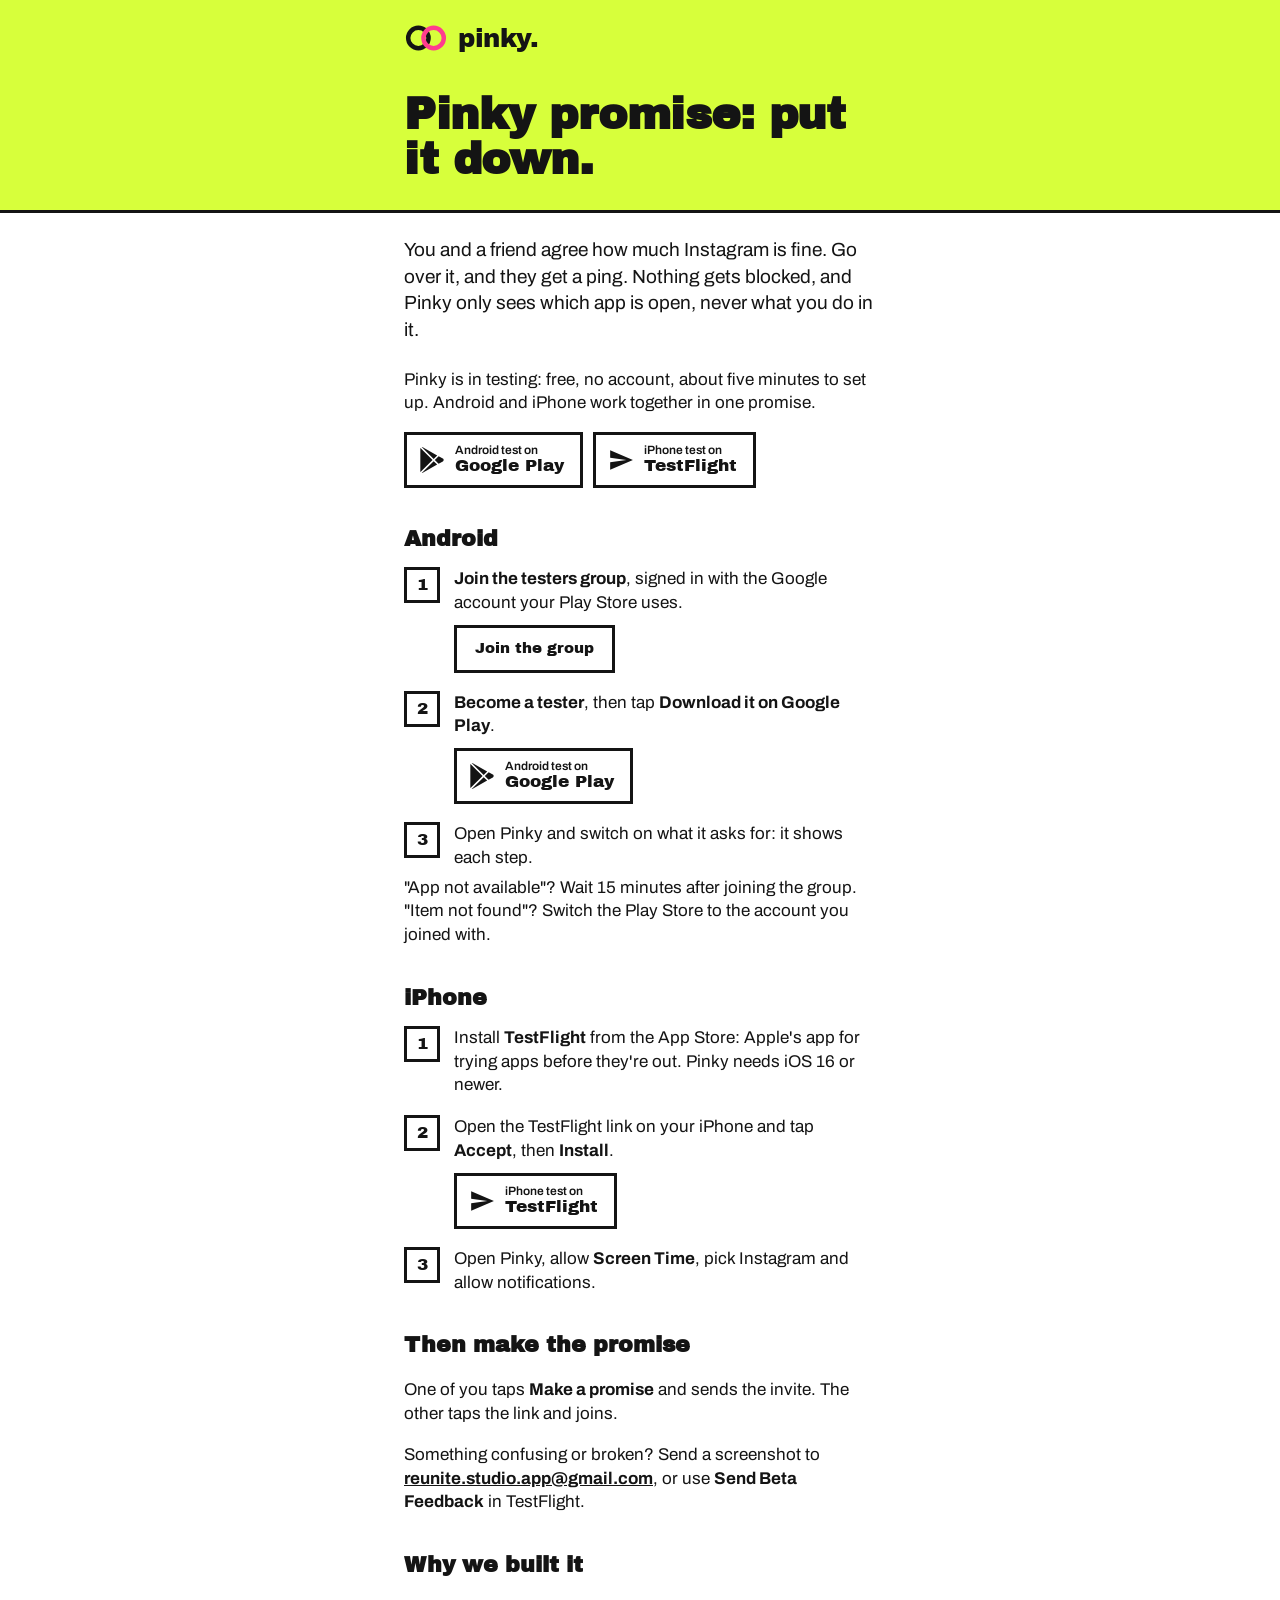
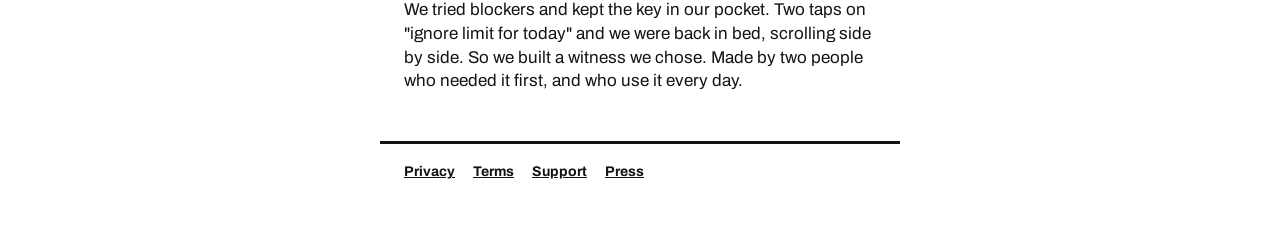
==== index.html @ cccae569 "Invite pages" ====
<!doctype html>
<html lang="en">
<head>
<meta charset="utf-8">
<meta name="viewport" content="width=device-width, initial-scale=1">
<title>Pinky: put it down</title>
<meta name="description" content="Pinky promise: put it down. Two of you agree how much Instagram is fine; go over it and the other one knows.">
<meta property="og:title" content="Pinky promise: put it down.">
<meta property="og:description" content="Two of you agree how much Instagram is fine. Go over it, and the other one knows.">
<meta property="og:image" content="https://pinkypromise.social/og.png">
<meta property="og:type" content="website">
<meta name="twitter:card" content="summary_large_image">
<meta name="theme-color" content="#D7FF3B">
<link rel="icon" href="icon.png">
<link rel="stylesheet" href="pinky.css?v=6">
</head>
<body data-stage="test">
<header class="band lime">
  <div class="wrap brand">
    <svg class="rings" viewBox="0 0 34 22" aria-hidden="true"><circle cx="11" cy="11" r="8"/><circle cx="23" cy="11" r="8"/></svg>
    <span class="word">pinky.</span>
  </div>
  <div class="wrap"><h1>Pinky promise: put it down.</h1></div>
</header>
<main class="wrap">
  <p class="lead">You and a friend agree how much Instagram is fine. Go over it, and they get a ping. Nothing gets blocked, and Pinky only sees which app is open, never what you do in it.</p>
  <p>Pinky is in testing: free, no account, about five minutes to set up. Android and iPhone work together in one promise.</p>
  <div class="stores">
    <a class="box store test" href="#android"><svg viewBox="0 0 24 24" aria-hidden="true"><path d="M22.018 13.298l-3.919 2.218-3.515-3.493 3.543-3.521 3.891 2.202a1.49 1.49 0 0 1 0 2.594zM1.337.924a1.486 1.486 0 0 0-.112.568v21.017c0 .217.045.419.124.6l11.155-11.087L1.337.924zm12.207 10.065l3.258-3.238L3.45.195a1.466 1.466 0 0 0-.946-.179l11.04 10.973zm0 2.067l-11 10.933c.298.036.612-.016.906-.183l13.324-7.54-3.23-3.21z"/></svg><span><small>Android test on</small>Google Play</span></a>
    <a class="box store test" href="https://testflight.apple.com/join/GpgY6eTr"><svg viewBox="0 0 24 24" aria-hidden="true"><path d="M2 21l21-9L2 3v7l15 2-15 2z"/></svg><span><small>iPhone test on</small>TestFlight</span></a>
    <a class="badge live" href="https://play.google.com/store/apps/details?id=com.instablock.app"><img src="badges/google-play.png" alt="Get it on Google Play"></a>
    <a class="badge live" href="https://apps.apple.com/app/id6824449904"><img src="badges/app-store.svg" alt="Download on the App Store"></a>
  </div>

  <section id="android">
    <h2>Android</h2>
    <ol class="steps">
      <li><span class="n">1</span><div><b>Join the testers group</b>, signed in with the Google account your Play Store uses.
        <a class="box" href="https://groups.google.com/g/pinky-testers">Join the group</a></div></li>
      <li><span class="n">2</span><div><b>Become a tester</b>, then tap <b>Download it on Google Play</b>.
        <a class="box store test" href="https://play.google.com/apps/testing/com.instablock.app"><svg viewBox="0 0 24 24" aria-hidden="true"><path d="M22.018 13.298l-3.919 2.218-3.515-3.493 3.543-3.521 3.891 2.202a1.49 1.49 0 0 1 0 2.594zM1.337.924a1.486 1.486 0 0 0-.112.568v21.017c0 .217.045.419.124.6l11.155-11.087L1.337.924zm12.207 10.065l3.258-3.238L3.45.195a1.466 1.466 0 0 0-.946-.179l11.04 10.973zm0 2.067l-11 10.933c.298.036.612-.016.906-.183l13.324-7.54-3.23-3.21z"/></svg><span><small>Android test on</small>Google Play</span></a></div></li>
      <li><span class="n">3</span><div>Open Pinky and switch on what it asks for: it shows each step.</div></li>
    </ol>
    <p class="note">"App not available"? Wait 15 minutes after joining the group. "Item not found"? Switch the Play Store to the account you joined with.</p>
  </section>

  <section id="iphone">
    <h2>iPhone</h2>
    <ol class="steps">
      <li><span class="n">1</span><div>Install <b>TestFlight</b> from the App Store: Apple's app for trying apps before they're out. Pinky needs iOS 16 or newer.</div></li>
      <li><span class="n">2</span><div>Open the TestFlight link on your iPhone and tap <b>Accept</b>, then <b>Install</b>.
        <a class="box store test" href="https://testflight.apple.com/join/GpgY6eTr"><svg viewBox="0 0 24 24" aria-hidden="true"><path d="M2 21l21-9L2 3v7l15 2-15 2z"/></svg><span><small>iPhone test on</small>TestFlight</span></a></div></li>
      <li><span class="n">3</span><div>Open Pinky, allow <b>Screen Time</b>, pick Instagram and allow notifications.</div></li>
    </ol>
  </section>

  <h2>Then make the promise</h2>
  <p>One of you taps <b>Make a promise</b> and sends the invite. The other taps the link and joins.</p>
  <p>Something confusing or broken? Send a screenshot to <a href="mailto:reunite.studio.app@gmail.com">reunite.studio.app@gmail.com</a>, or use <b>Send Beta Feedback</b> in TestFlight.</p>
  <h2>Why we built it</h2>
  <p>We tried blockers and kept the key in our pocket. Two taps on "ignore limit for today" and we were back in bed, scrolling side by side. So we built a witness we chose. Made by two people who needed it first, and who use it every day.</p>
</main>
<script>
  // The steps for this phone first.
  if (/iPhone|iPad|iPod/.test(navigator.userAgent)) {
    var a = document.getElementById("android");
    a.parentNode.insertBefore(document.getElementById("iphone"), a);
  }
</script>
<footer class="wrap foot"><nav class="links"><a href="privacy/">Privacy</a><a href="terms/">Terms</a><a href="support/">Support</a><a href="press/">Press</a></nav></footer>
</body>
</html>
---- pinky.css ----
/* Pinky's web pages: the app's palette (core/BrandArgb.kt) and fonts, flat blocks, no shadows. */
@font-face { font-family: "Archivo Black"; src: url("fonts/ArchivoBlack.ttf") format("truetype"); font-display: swap; }
@font-face { font-family: "Archivo"; src: url("fonts/Archivo.ttf") format("truetype"); font-weight: 100 900; font-display: swap; }

:root { --lime: #D7FF3B; --pink: #FF3C8E; --ink: #141414; --bg: #FFFFFF; --muted: #555555; }
* { box-sizing: border-box; }
[hidden] { display: none !important; }
body { margin: 0; background: var(--bg); color: var(--ink); font-family: "Archivo", system-ui, sans-serif; font-size: 17px; line-height: 1.4; }
.wrap { max-width: 520px; margin: 0 auto; padding: 0 24px; }
.band { border-bottom: 3px solid var(--ink); padding: 20px 0 28px; }
.lime { background: var(--lime); }
.pink { background: var(--pink); }
.brand { display: flex; align-items: center; gap: 10px; margin-bottom: 36px; }
.rings { width: 44px; height: 28px; }
.rings circle { fill: none; stroke-width: 3.5; }
.rings circle:first-child { stroke: var(--ink); }
.rings circle:last-child { stroke: var(--pink); }
.word { font-family: "Archivo Black", sans-serif; font-size: 26px; letter-spacing: -0.5px; }
.kicker { margin: 0 0 10px; font-family: "Archivo Black", sans-serif; font-size: 12px; letter-spacing: 1.4px; text-transform: uppercase; }
h1 { margin: 0; font-family: "Archivo Black", sans-serif; font-size: 44px; line-height: 1.02; letter-spacing: -0.5px; }
h2 { margin: 36px 0 12px; font-family: "Archivo Black", sans-serif; font-size: 22px; }
.lead { margin: 24px 0; font-size: 19px; }
.code-box { border: 3px solid var(--ink); background: var(--lime); padding: 14px 16px; margin-bottom: 16px; display: flex; flex-direction: column; gap: 4px; }
.label { font-size: 13px; font-weight: 700; }
.code { font-family: ui-monospace, "SF Mono", Menlo, monospace; font-weight: 700; font-size: 24px; letter-spacing: 1px; }
.pill { display: flex; align-items: center; justify-content: center; height: 60px; border-radius: 999px; background: var(--ink); color: var(--lime); font-family: "Archivo Black", sans-serif; font-size: 19px; text-decoration: none; }
.box { display: inline-flex; align-items: center; justify-content: center; min-height: 48px; padding: 0 18px; border: 3px solid var(--ink); background: var(--bg); color: var(--ink); font-family: "Archivo Black", sans-serif; font-size: 15px; text-decoration: none; cursor: pointer; }
.box.off { border-color: #999; color: #777; cursor: default; }
.steps { list-style: none; margin: 0; padding: 0; display: flex; flex-direction: column; gap: 18px; }
.steps li { display: flex; gap: 14px; align-items: flex-start; }
.steps .n { flex: none; width: 36px; height: 36px; border: 3px solid var(--ink); display: flex; align-items: center; justify-content: center; font-family: "Archivo Black", sans-serif; }
.steps .box { margin-top: 10px; }
.steps li > div > .box { display: flex; width: fit-content; }
.stores { display: flex; flex-wrap: wrap; gap: 10px; }
.note { display: block; margin-top: 6px; font-weight: 700; }
.foot { margin-top: 48px; padding-top: 18px; padding-bottom: 40px; border-top: 3px solid var(--ink); font-size: 14px; color: var(--muted); }
.foot a { color: var(--ink); font-weight: 700; }
a:focus-visible, button:focus-visible { outline: 3px solid var(--pink); outline-offset: 3px; }
main a:not(.box):not(.pill) { color: var(--ink); font-weight: 700; }
#android .note, .steps .note { font-weight: 400; }
.store { gap: 10px; height: auto; min-height: 56px; padding: 8px 16px 8px 12px; text-align: left; }
.store svg { width: 26px; height: 26px; flex: none; fill: currentColor; }
.store span { display: flex; flex-direction: column; line-height: 1.1; font-family: "Archivo Black", sans-serif; font-size: 17px; }
.store small { font-family: "Archivo", sans-serif; font-weight: 600; font-size: 12px; }

/* Document pages (privacy, terms, support, press) and the shared footer. */
.brand .home { display: flex; align-items: center; gap: 10px; color: var(--ink); text-decoration: none; }
.meta { margin: 20px 0 0; font-size: 14px; color: var(--muted); font-weight: 700; }
.doc h3 { margin: 22px 0 6px; font-family: "Archivo Black", sans-serif; font-size: 17px; }
.doc ul { padding-left: 22px; }
.doc li { margin: 6px 0; }
.doc table { border-collapse: collapse; width: 100%; margin: 12px 0; font-size: 15px; }
.doc th, .doc td { border: 2px solid var(--ink); padding: 8px 10px; text-align: left; vertical-align: top; }
.doc th { background: var(--lime); font-family: "Archivo Black", sans-serif; font-weight: 400; }
.doc code { font-family: ui-monospace, "SF Mono", Menlo, monospace; font-size: 14px; }
.kit { display: flex; flex-wrap: wrap; gap: 14px; margin: 14px 0; }
.kit a { display: flex; flex-direction: column; gap: 6px; border: 3px solid var(--ink); padding: 10px; color: var(--ink); text-decoration: none; font-weight: 700; font-size: 13px; background: var(--bg); }
.kit img { display: block; max-width: 100%; height: auto; }
.shots a { width: calc(33.33% - 10px); }
.shots img { width: 100%; }
.links { display: flex; flex-wrap: wrap; gap: 6px 18px; margin-bottom: 10px; }
.foot p { margin: 0; }

/* Store buttons by stage: <body data-stage="test"> shows our own test boxes (closed test, TestFlight);
   "live" shows the official badges (web/pinky/STAGE, rewritten by scripts/deploy-web.sh). */
.badge { display: inline-flex; }
.badge img { display: block; height: 56px; width: auto; }
body[data-stage="test"] .live { display: none !important; }
body[data-stage="live"] .test { display: none !important; }
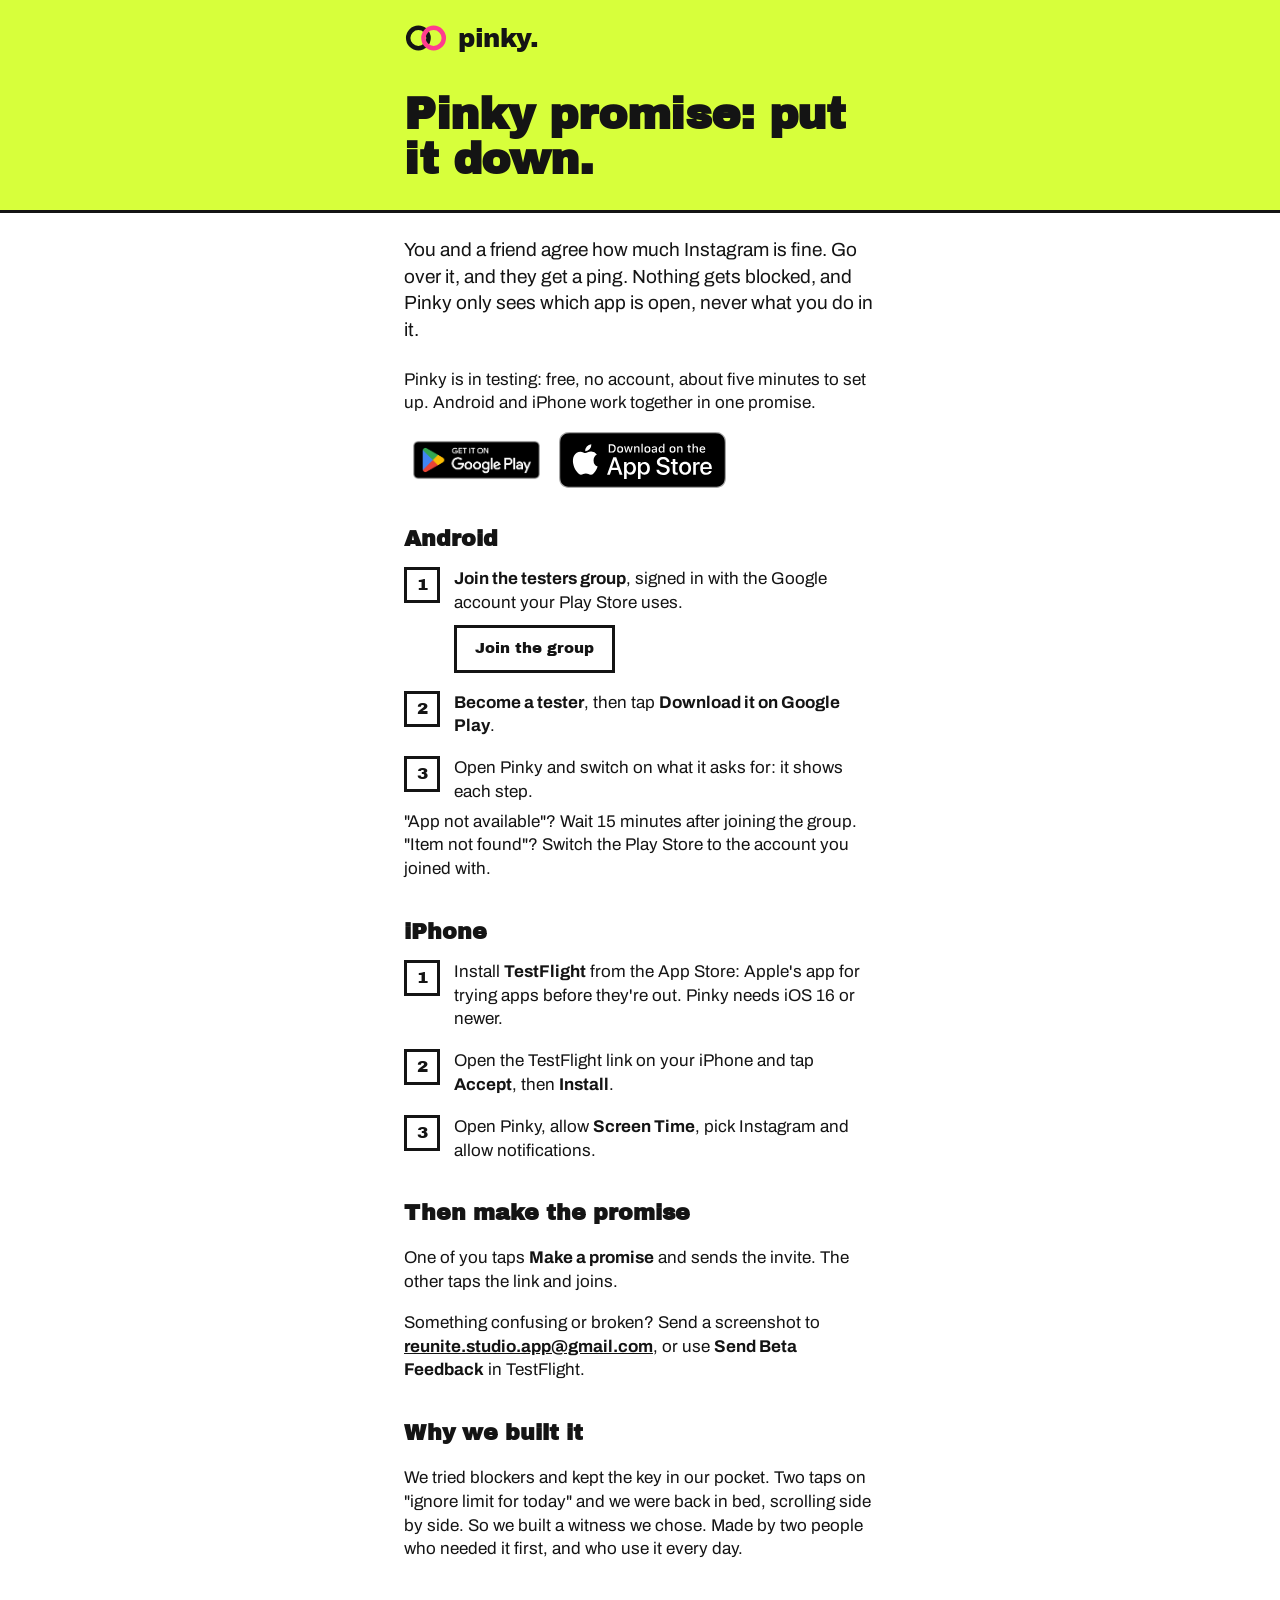
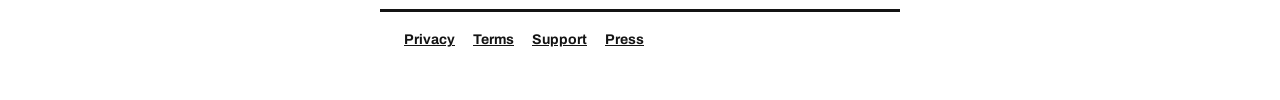
==== commit a5cdd9ed: "Invite pages" ====
--- a/index.html
+++ b/index.html
@@ -14,7 +14,7 @@
 <link rel="icon" href="icon.png">
 <link rel="stylesheet" href="pinky.css?v=6">
 </head>
-<body data-stage="test">
+<body data-stage="live">
 <header class="band lime">
   <div class="wrap brand">
     <svg class="rings" viewBox="0 0 34 22" aria-hidden="true"><circle cx="11" cy="11" r="8"/><circle cx="23" cy="11" r="8"/></svg>
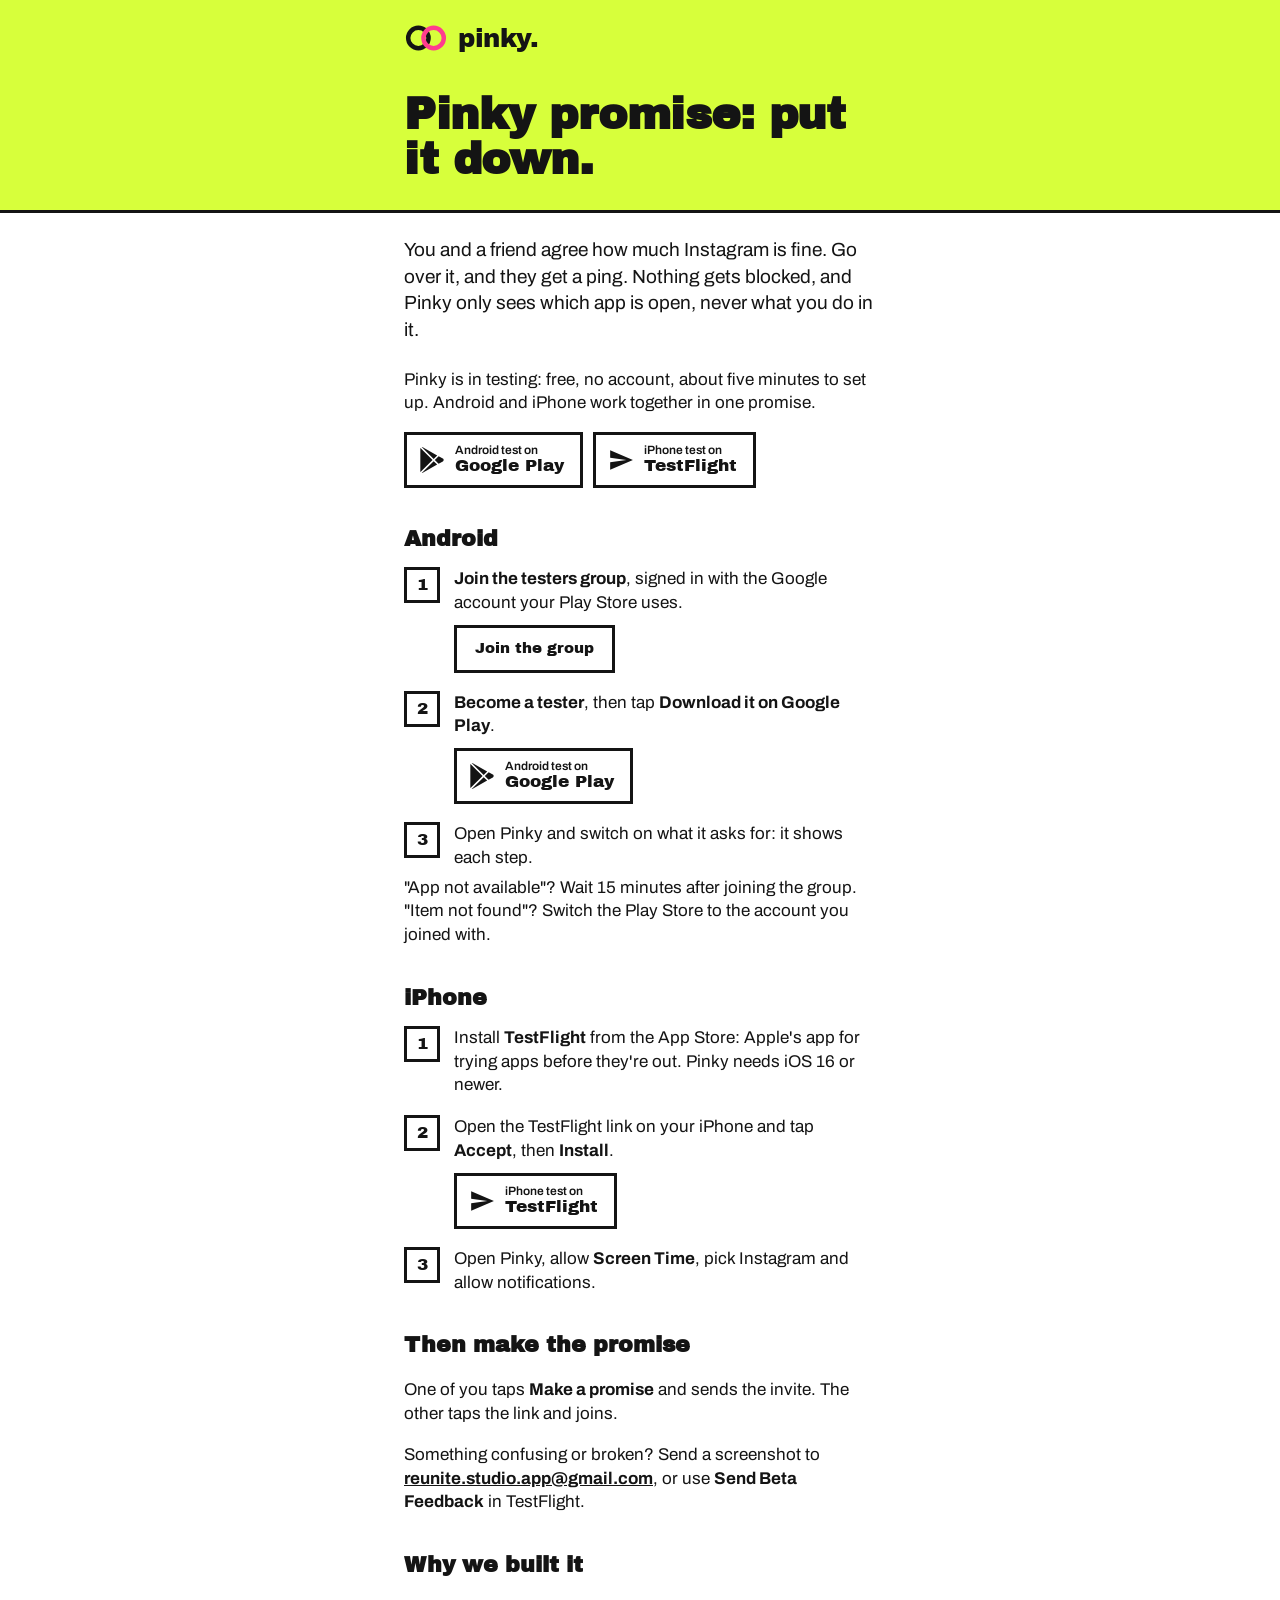
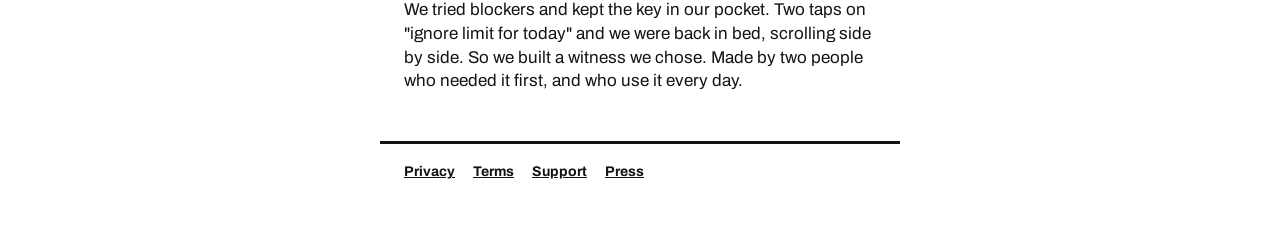
==== commit c1892842: "Invite pages" ====
--- a/index.html
+++ b/index.html
@@ -14,7 +14,7 @@
 <link rel="icon" href="icon.png">
 <link rel="stylesheet" href="pinky.css?v=6">
 </head>
-<body data-stage="live">
+<body data-stage="test">
 <header class="band lime">
   <div class="wrap brand">
     <svg class="rings" viewBox="0 0 34 22" aria-hidden="true"><circle cx="11" cy="11" r="8"/><circle cx="23" cy="11" r="8"/></svg>
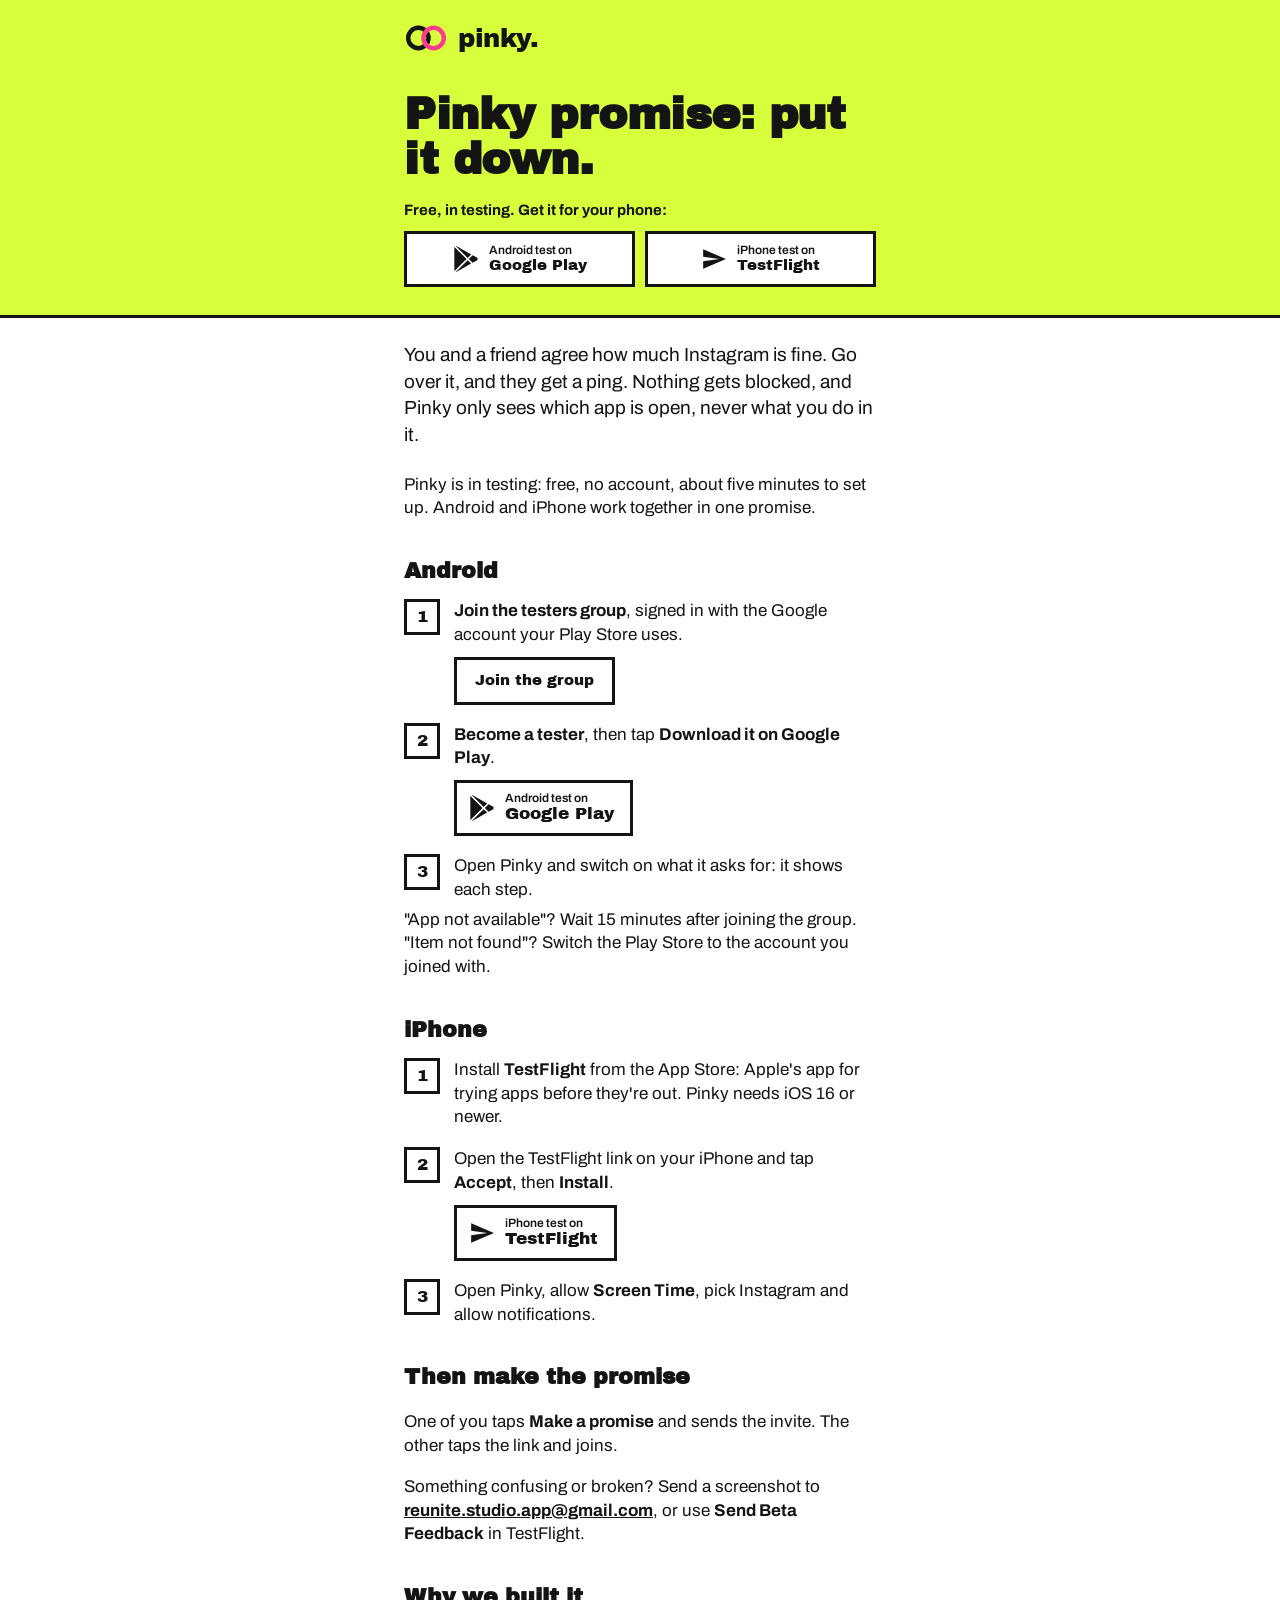
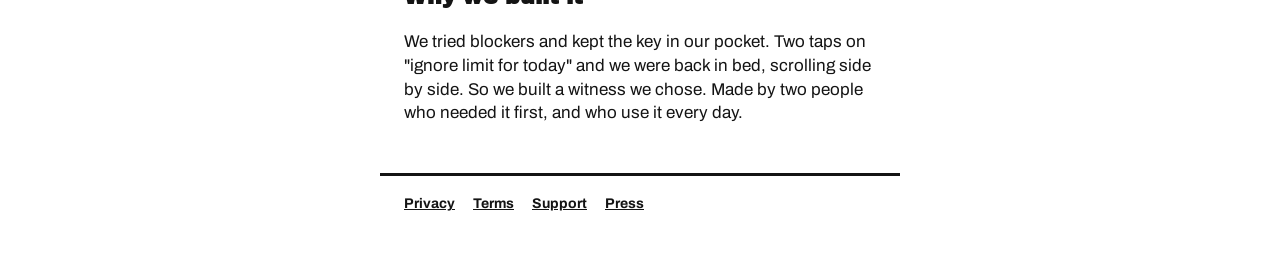
==== commit e4744899: "Invite pages" ====
--- a/index.html
+++ b/index.html
@@ -12,7 +12,7 @@
 <meta name="twitter:card" content="summary_large_image">
 <meta name="theme-color" content="#D7FF3B">
 <link rel="icon" href="icon.png">
-<link rel="stylesheet" href="pinky.css?v=6">
+<link rel="stylesheet" href="pinky.css?v=7">
 </head>
 <body data-stage="test">
 <header class="band lime">
@@ -20,17 +20,20 @@
     <svg class="rings" viewBox="0 0 34 22" aria-hidden="true"><circle cx="11" cy="11" r="8"/><circle cx="23" cy="11" r="8"/></svg>
     <span class="word">pinky.</span>
   </div>
-  <div class="wrap"><h1>Pinky promise: put it down.</h1></div>
-</header>
-<main class="wrap">
-  <p class="lead">You and a friend agree how much Instagram is fine. Go over it, and they get a ping. Nothing gets blocked, and Pinky only sees which app is open, never what you do in it.</p>
-  <p>Pinky is in testing: free, no account, about five minutes to set up. Android and iPhone work together in one promise.</p>
+  <div class="wrap">
+    <h1>Pinky promise: put it down.</h1>
+    <p class="pick">Free, in testing. Get it for your phone:</p>
   <div class="stores">
     <a class="box store test" href="#android"><svg viewBox="0 0 24 24" aria-hidden="true"><path d="M22.018 13.298l-3.919 2.218-3.515-3.493 3.543-3.521 3.891 2.202a1.49 1.49 0 0 1 0 2.594zM1.337.924a1.486 1.486 0 0 0-.112.568v21.017c0 .217.045.419.124.6l11.155-11.087L1.337.924zm12.207 10.065l3.258-3.238L3.45.195a1.466 1.466 0 0 0-.946-.179l11.04 10.973zm0 2.067l-11 10.933c.298.036.612-.016.906-.183l13.324-7.54-3.23-3.21z"/></svg><span><small>Android test on</small>Google Play</span></a>
     <a class="box store test" href="https://testflight.apple.com/join/GpgY6eTr"><svg viewBox="0 0 24 24" aria-hidden="true"><path d="M2 21l21-9L2 3v7l15 2-15 2z"/></svg><span><small>iPhone test on</small>TestFlight</span></a>
     <a class="badge live" href="https://play.google.com/store/apps/details?id=com.instablock.app"><img src="badges/google-play.png" alt="Get it on Google Play"></a>
     <a class="badge live" href="https://apps.apple.com/app/id6824449904"><img src="badges/app-store.svg" alt="Download on the App Store"></a>
   </div>
+  </div>
+</header>
+<main class="wrap">
+  <p class="lead">You and a friend agree how much Instagram is fine. Go over it, and they get a ping. Nothing gets blocked, and Pinky only sees which app is open, never what you do in it.</p>
+  <p>Pinky is in testing: free, no account, about five minutes to set up. Android and iPhone work together in one promise.</p>
 
   <section id="android">
     <h2>Android</h2>
--- a/pinky.css
+++ b/pinky.css
@@ -32,6 +32,12 @@
 .steps .box { margin-top: 10px; }
 .steps li > div > .box { display: flex; width: fit-content; }
 .stores { display: flex; flex-wrap: wrap; gap: 10px; }
+/* The landing page: both stores in the top band, one row on a phone (user 2026-11-01: see at once where to go for each platform). */
+.band .pick { margin: 18px 0 10px; font-weight: 700; font-size: 15px; }
+.band .stores .store { flex: 1 1 0; min-width: 0; padding: 8px 10px 8px 10px; }
+.band .stores .store span { font-size: 15px; }
+.band .stores .badge { flex: 1 1 0; min-width: 0; }
+.band .stores .badge img { height: auto; width: 100%; max-width: 168px; }
 .note { display: block; margin-top: 6px; font-weight: 700; }
 .foot { margin-top: 48px; padding-top: 18px; padding-bottom: 40px; border-top: 3px solid var(--ink); font-size: 14px; color: var(--muted); }
 .foot a { color: var(--ink); font-weight: 700; }
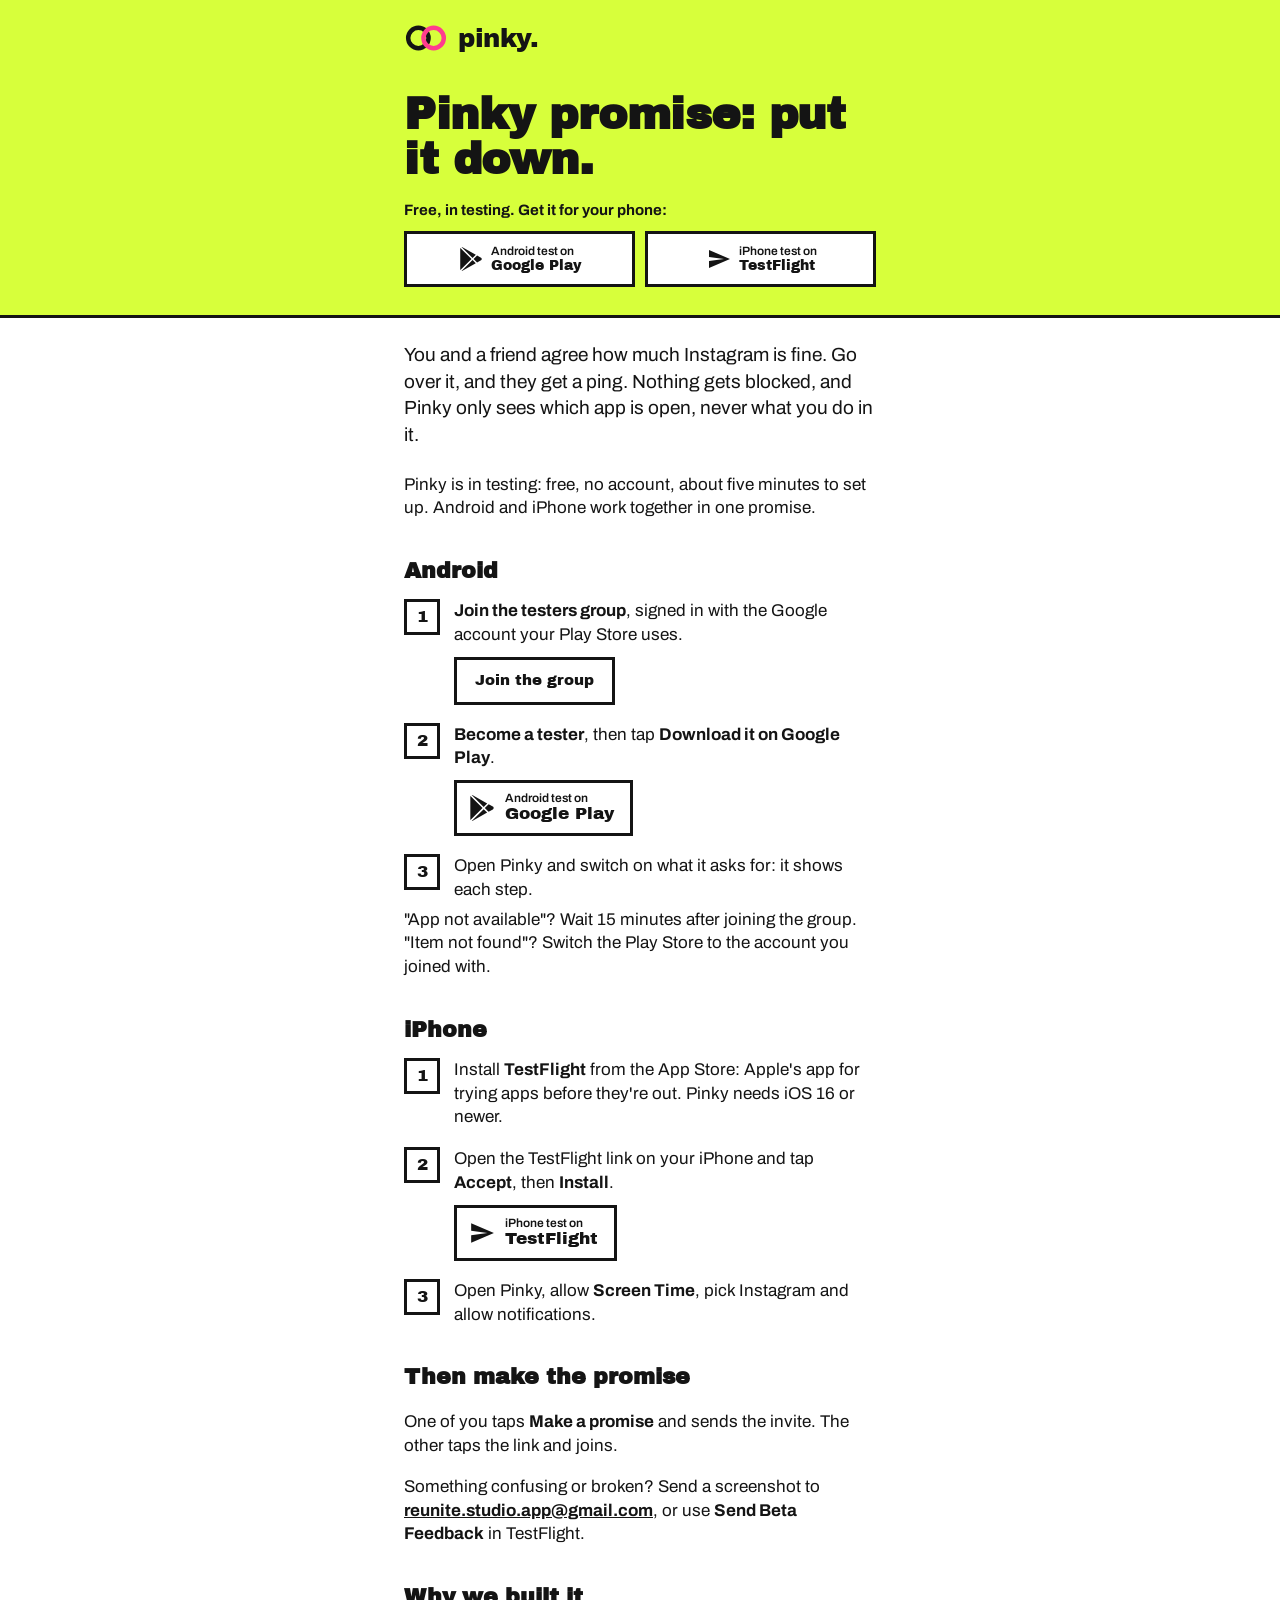
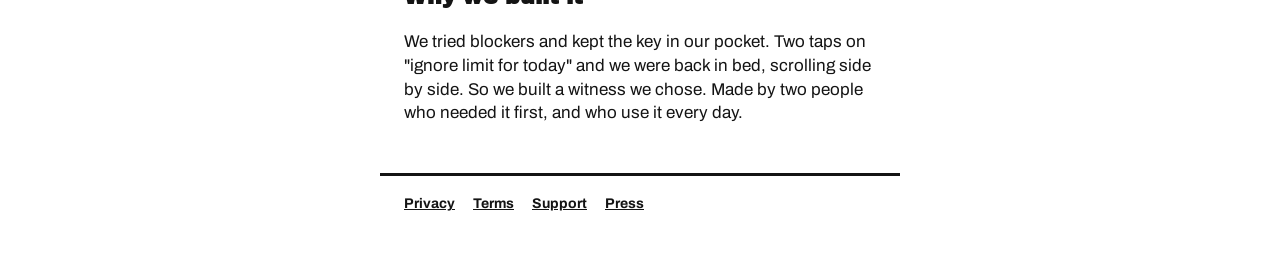
==== commit a8a411b7: "Invite pages" ====
--- a/index.html
+++ b/index.html
@@ -12,7 +12,7 @@
 <meta name="twitter:card" content="summary_large_image">
 <meta name="theme-color" content="#D7FF3B">
 <link rel="icon" href="icon.png">
-<link rel="stylesheet" href="pinky.css?v=7">
+<link rel="stylesheet" href="pinky.css?v=8">
 </head>
 <body data-stage="test">
 <header class="band lime">
--- a/pinky.css
+++ b/pinky.css
@@ -34,8 +34,9 @@
 .stores { display: flex; flex-wrap: wrap; gap: 10px; }
 /* The landing page: both stores in the top band, one row on a phone (user 2026-11-01: see at once where to go for each platform). */
 .band .pick { margin: 18px 0 10px; font-weight: 700; font-size: 15px; }
-.band .stores .store { flex: 1 1 0; min-width: 0; padding: 8px 10px 8px 10px; }
-.band .stores .store span { font-size: 15px; }
+.band .stores .store { flex: 1 1 0; min-width: 0; gap: 8px; padding: 8px 6px 8px 8px; }
+.band .stores .store span { font-size: 14px; }
+.band .stores .store svg { width: 24px; height: 24px; }
 .band .stores .badge { flex: 1 1 0; min-width: 0; }
 .band .stores .badge img { height: auto; width: 100%; max-width: 168px; }
 .note { display: block; margin-top: 6px; font-weight: 700; }
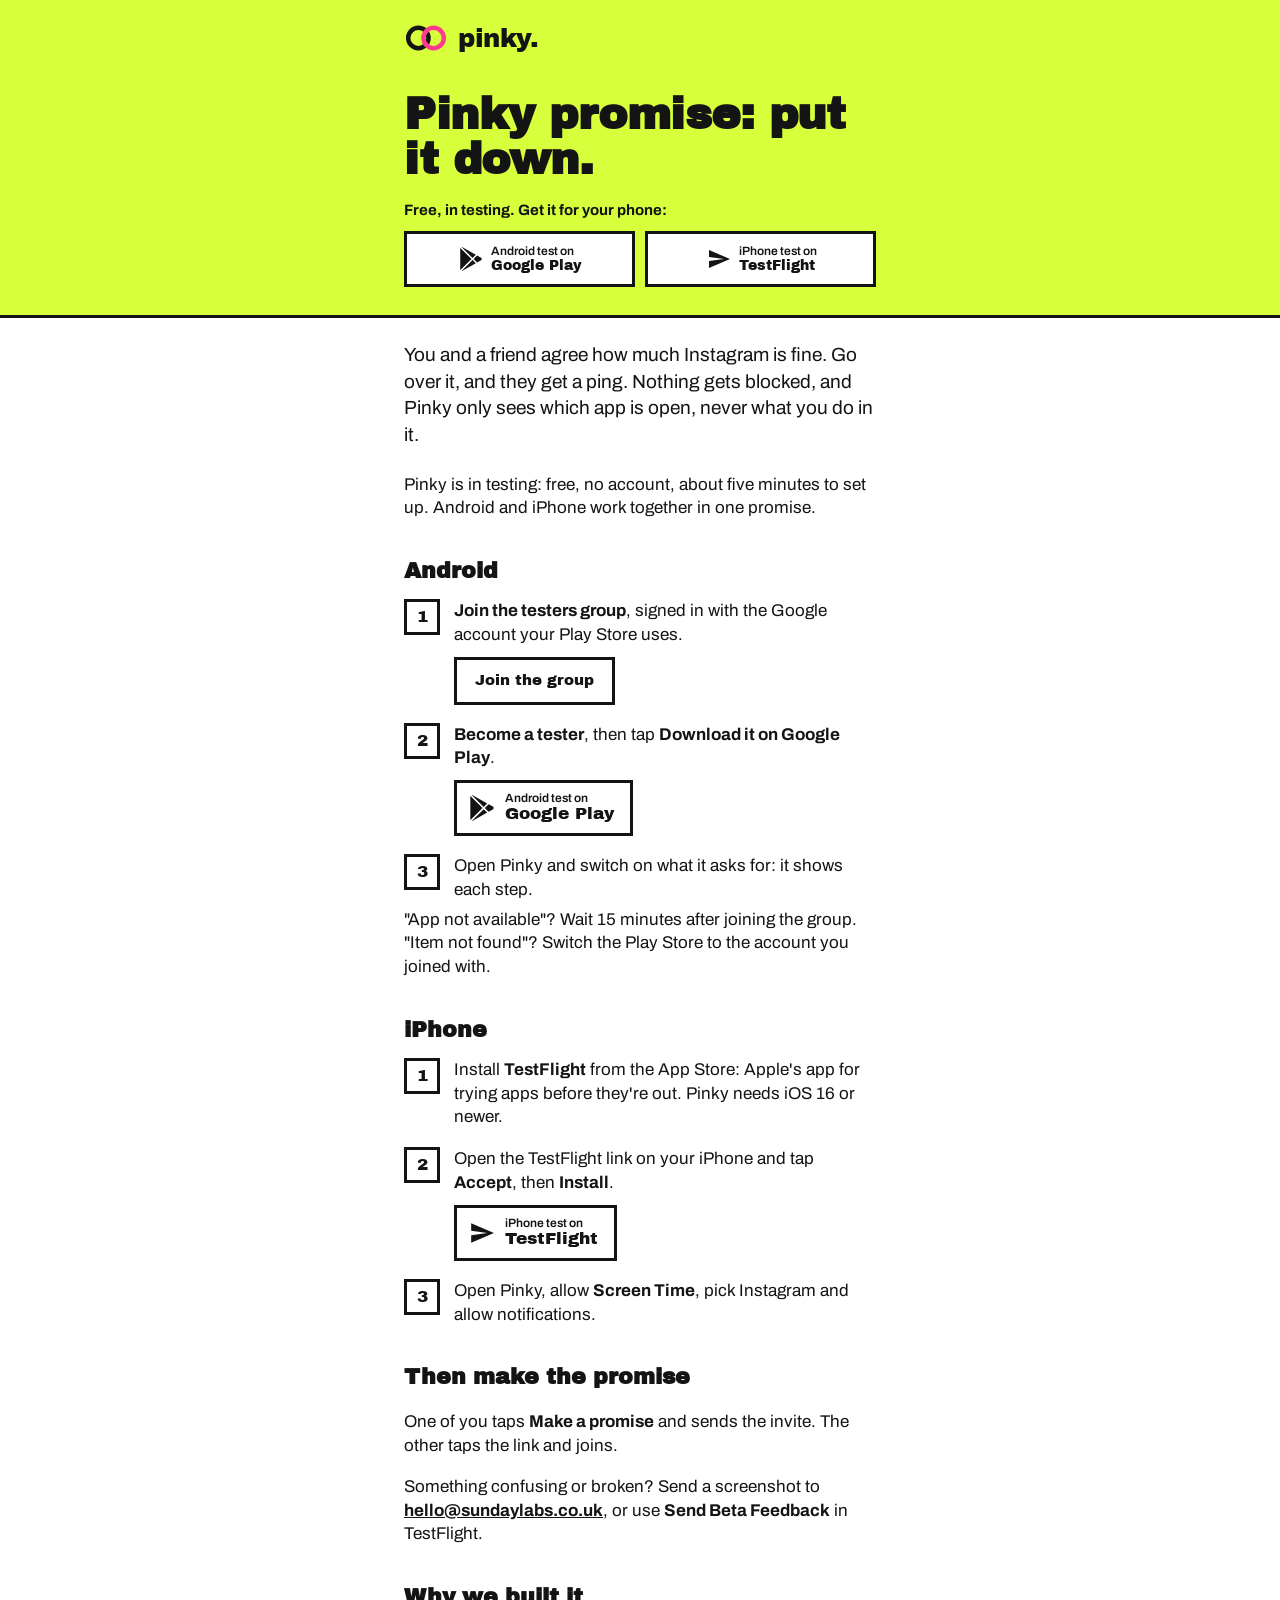
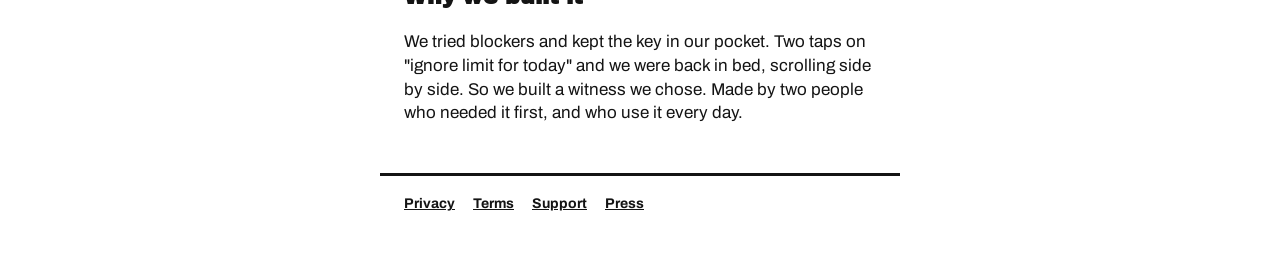
==== commit 7378792a: "Invite pages" ====
--- a/index.html
+++ b/index.html
@@ -59,7 +59,7 @@
 
   <h2>Then make the promise</h2>
   <p>One of you taps <b>Make a promise</b> and sends the invite. The other taps the link and joins.</p>
-  <p>Something confusing or broken? Send a screenshot to <a href="mailto:reunite.studio.app@gmail.com">reunite.studio.app@gmail.com</a>, or use <b>Send Beta Feedback</b> in TestFlight.</p>
+  <p>Something confusing or broken? Send a screenshot to <a href="mailto:hello@sundaylabs.co.uk">hello@sundaylabs.co.uk</a>, or use <b>Send Beta Feedback</b> in TestFlight.</p>
   <h2>Why we built it</h2>
   <p>We tried blockers and kept the key in our pocket. Two taps on "ignore limit for today" and we were back in bed, scrolling side by side. So we built a witness we chose. Made by two people who needed it first, and who use it every day.</p>
 </main>
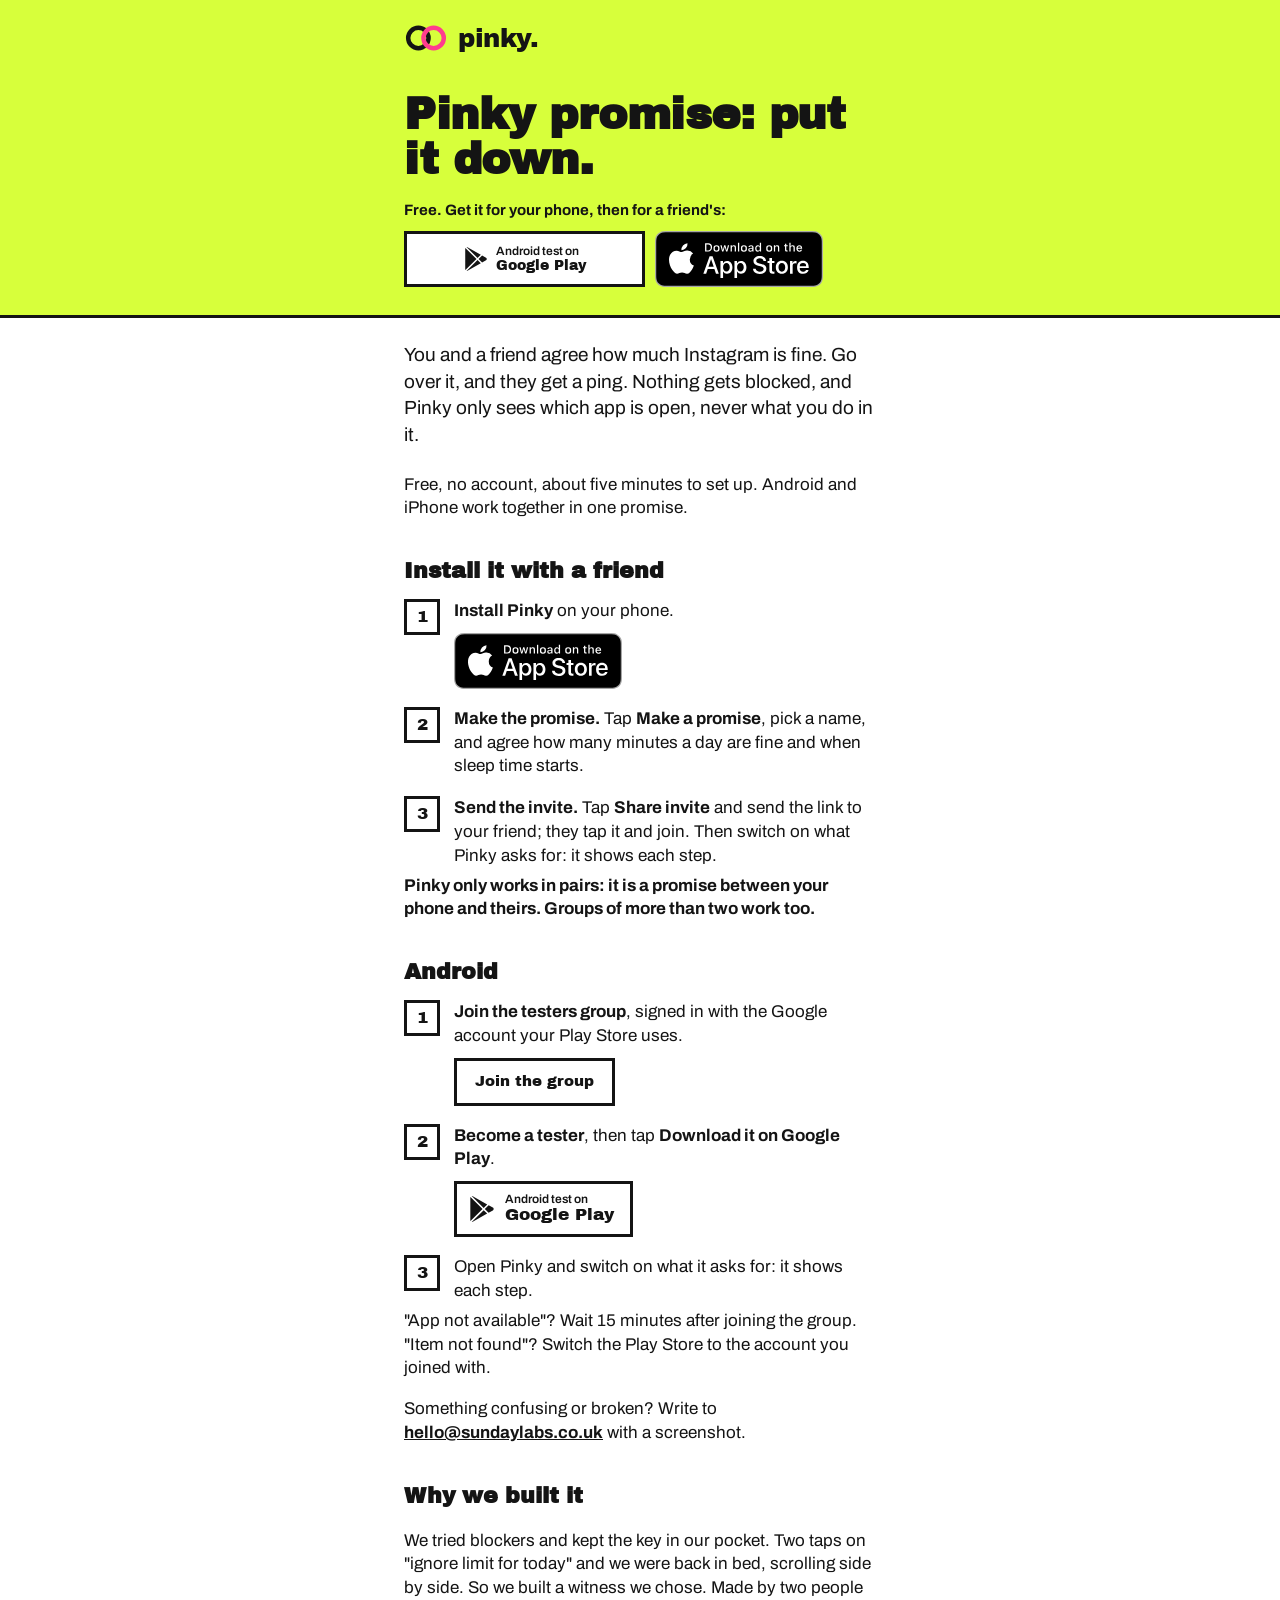
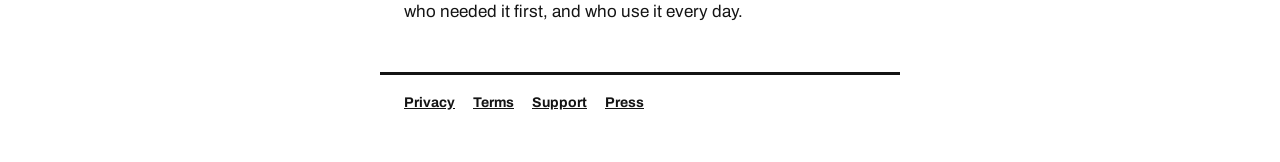
==== commit ea662217: "Invite pages" ====
--- a/index.html
+++ b/index.html
@@ -12,9 +12,9 @@
 <meta name="twitter:card" content="summary_large_image">
 <meta name="theme-color" content="#D7FF3B">
 <link rel="icon" href="icon.png">
-<link rel="stylesheet" href="pinky.css?v=8">
+<link rel="stylesheet" href="pinky.css?v=9">
 </head>
-<body data-stage="test">
+<body data-stage="ios">
 <header class="band lime">
   <div class="wrap brand">
     <svg class="rings" viewBox="0 0 34 22" aria-hidden="true"><circle cx="11" cy="11" r="8"/><circle cx="23" cy="11" r="8"/></svg>
@@ -22,44 +22,60 @@
   </div>
   <div class="wrap">
     <h1>Pinky promise: put it down.</h1>
-    <p class="pick">Free, in testing. Get it for your phone:</p>
+    <p class="pick"><span class="test">Free, in testing. Get it for your phone:</span><span class="live">Free. Get it for your phone, then for a friend's:</span></p>
   <div class="stores">
-    <a class="box store test" href="#android"><svg viewBox="0 0 24 24" aria-hidden="true"><path d="M22.018 13.298l-3.919 2.218-3.515-3.493 3.543-3.521 3.891 2.202a1.49 1.49 0 0 1 0 2.594zM1.337.924a1.486 1.486 0 0 0-.112.568v21.017c0 .217.045.419.124.6l11.155-11.087L1.337.924zm12.207 10.065l3.258-3.238L3.45.195a1.466 1.466 0 0 0-.946-.179l11.04 10.973zm0 2.067l-11 10.933c.298.036.612-.016.906-.183l13.324-7.54-3.23-3.21z"/></svg><span><small>Android test on</small>Google Play</span></a>
-    <a class="box store test" href="https://testflight.apple.com/join/GpgY6eTr"><svg viewBox="0 0 24 24" aria-hidden="true"><path d="M2 21l21-9L2 3v7l15 2-15 2z"/></svg><span><small>iPhone test on</small>TestFlight</span></a>
-    <a class="badge live" href="https://play.google.com/store/apps/details?id=com.instablock.app"><img src="badges/google-play.png" alt="Get it on Google Play"></a>
-    <a class="badge live" href="https://apps.apple.com/app/id6824449904"><img src="badges/app-store.svg" alt="Download on the App Store"></a>
+    <a class="box store test android" href="#android"><svg viewBox="0 0 24 24" aria-hidden="true"><path d="M22.018 13.298l-3.919 2.218-3.515-3.493 3.543-3.521 3.891 2.202a1.49 1.49 0 0 1 0 2.594zM1.337.924a1.486 1.486 0 0 0-.112.568v21.017c0 .217.045.419.124.6l11.155-11.087L1.337.924zm12.207 10.065l3.258-3.238L3.45.195a1.466 1.466 0 0 0-.946-.179l11.04 10.973zm0 2.067l-11 10.933c.298.036.612-.016.906-.183l13.324-7.54-3.23-3.21z"/></svg><span><small>Android test on</small>Google Play</span></a>
+    <a class="box store test ios" href="https://testflight.apple.com/join/GpgY6eTr"><svg viewBox="0 0 24 24" aria-hidden="true"><path d="M2 21l21-9L2 3v7l15 2-15 2z"/></svg><span><small>iPhone test on</small>TestFlight</span></a>
+    <a class="badge live android" href="https://play.google.com/store/apps/details?id=com.instablock.app"><img src="badges/google-play.png" alt="Get it on Google Play"></a>
+    <a class="badge live ios" href="https://apps.apple.com/app/id6824449904"><img src="badges/app-store.svg" alt="Download on the App Store"></a>
   </div>
   </div>
 </header>
 <main class="wrap">
   <p class="lead">You and a friend agree how much Instagram is fine. Go over it, and they get a ping. Nothing gets blocked, and Pinky only sees which app is open, never what you do in it.</p>
-  <p>Pinky is in testing: free, no account, about five minutes to set up. Android and iPhone work together in one promise.</p>
+  <p class="test">Pinky is in testing: free, no account, about five minutes to set up. Android and iPhone work together in one promise.</p>
+  <p class="live">Free, no account, about five minutes to set up. Android and iPhone work together in one promise.</p>
 
-  <section id="android">
+  <section id="pair" class="live">
+    <h2>Install it with a friend</h2>
+    <ol class="steps">
+      <li><span class="n">1</span><div><b>Install Pinky</b> on your phone.
+        <div class="stores">
+          <a class="badge live android" href="https://play.google.com/store/apps/details?id=com.instablock.app"><img src="badges/google-play.png" alt="Get it on Google Play"></a>
+          <a class="badge live ios" href="https://apps.apple.com/app/id6824449904"><img src="badges/app-store.svg" alt="Download on the App Store"></a>
+        </div></div></li>
+      <li><span class="n">2</span><div><b>Make the promise.</b> Tap <b>Make a promise</b>, pick a name, and agree how many minutes a day are fine and when sleep time starts.</div></li>
+      <li><span class="n">3</span><div><b>Send the invite.</b> Tap <b>Share invite</b> and send the link to your friend; they tap it and join. Then switch on what Pinky asks for: it shows each step.</div></li>
+    </ol>
+    <p class="note">Pinky only works in pairs: it is a promise between your phone and theirs. Groups of more than two work too.</p>
+  </section>
+
+  <section id="android" class="test android">
     <h2>Android</h2>
     <ol class="steps">
       <li><span class="n">1</span><div><b>Join the testers group</b>, signed in with the Google account your Play Store uses.
         <a class="box" href="https://groups.google.com/g/pinky-testers">Join the group</a></div></li>
       <li><span class="n">2</span><div><b>Become a tester</b>, then tap <b>Download it on Google Play</b>.
-        <a class="box store test" href="https://play.google.com/apps/testing/com.instablock.app"><svg viewBox="0 0 24 24" aria-hidden="true"><path d="M22.018 13.298l-3.919 2.218-3.515-3.493 3.543-3.521 3.891 2.202a1.49 1.49 0 0 1 0 2.594zM1.337.924a1.486 1.486 0 0 0-.112.568v21.017c0 .217.045.419.124.6l11.155-11.087L1.337.924zm12.207 10.065l3.258-3.238L3.45.195a1.466 1.466 0 0 0-.946-.179l11.04 10.973zm0 2.067l-11 10.933c.298.036.612-.016.906-.183l13.324-7.54-3.23-3.21z"/></svg><span><small>Android test on</small>Google Play</span></a></div></li>
+        <a class="box store test android" href="https://play.google.com/apps/testing/com.instablock.app"><svg viewBox="0 0 24 24" aria-hidden="true"><path d="M22.018 13.298l-3.919 2.218-3.515-3.493 3.543-3.521 3.891 2.202a1.49 1.49 0 0 1 0 2.594zM1.337.924a1.486 1.486 0 0 0-.112.568v21.017c0 .217.045.419.124.6l11.155-11.087L1.337.924zm12.207 10.065l3.258-3.238L3.45.195a1.466 1.466 0 0 0-.946-.179l11.04 10.973zm0 2.067l-11 10.933c.298.036.612-.016.906-.183l13.324-7.54-3.23-3.21z"/></svg><span><small>Android test on</small>Google Play</span></a></div></li>
       <li><span class="n">3</span><div>Open Pinky and switch on what it asks for: it shows each step.</div></li>
     </ol>
     <p class="note">"App not available"? Wait 15 minutes after joining the group. "Item not found"? Switch the Play Store to the account you joined with.</p>
   </section>
 
-  <section id="iphone">
+  <section id="iphone" class="test ios">
     <h2>iPhone</h2>
     <ol class="steps">
       <li><span class="n">1</span><div>Install <b>TestFlight</b> from the App Store: Apple's app for trying apps before they're out. Pinky needs iOS 16 or newer.</div></li>
       <li><span class="n">2</span><div>Open the TestFlight link on your iPhone and tap <b>Accept</b>, then <b>Install</b>.
-        <a class="box store test" href="https://testflight.apple.com/join/GpgY6eTr"><svg viewBox="0 0 24 24" aria-hidden="true"><path d="M2 21l21-9L2 3v7l15 2-15 2z"/></svg><span><small>iPhone test on</small>TestFlight</span></a></div></li>
+        <a class="box store test ios" href="https://testflight.apple.com/join/GpgY6eTr"><svg viewBox="0 0 24 24" aria-hidden="true"><path d="M2 21l21-9L2 3v7l15 2-15 2z"/></svg><span><small>iPhone test on</small>TestFlight</span></a></div></li>
       <li><span class="n">3</span><div>Open Pinky, allow <b>Screen Time</b>, pick Instagram and allow notifications.</div></li>
     </ol>
   </section>
 
-  <h2>Then make the promise</h2>
-  <p>One of you taps <b>Make a promise</b> and sends the invite. The other taps the link and joins.</p>
-  <p>Something confusing or broken? Send a screenshot to <a href="mailto:hello@sundaylabs.co.uk">hello@sundaylabs.co.uk</a>, or use <b>Send Beta Feedback</b> in TestFlight.</p>
+  <h2 class="test">Then make the promise</h2>
+  <p class="test">One of you taps <b>Make a promise</b> and sends the invite. The other taps the link and joins.</p>
+  <p class="test">Something confusing or broken? Send a screenshot to <a href="mailto:hello@sundaylabs.co.uk">hello@sundaylabs.co.uk</a>, or use <b>Send Beta Feedback</b> in TestFlight.</p>
+  <p class="live">Something confusing or broken? Write to <a href="mailto:hello@sundaylabs.co.uk">hello@sundaylabs.co.uk</a> with a screenshot.</p>
   <h2>Why we built it</h2>
   <p>We tried blockers and kept the key in our pocket. Two taps on "ignore limit for today" and we were back in bed, scrolling side by side. So we built a witness we chose. Made by two people who needed it first, and who use it every day.</p>
 </main>
@@ -69,6 +85,15 @@
     var a = document.getElementById("android");
     a.parentNode.insertBefore(document.getElementById("iphone"), a);
   }
+  // Campaign tags (utm_*) on this page's address travel to Google Play as the install referrer,
+  // so Play Console's acquisition report says where an install came from. Nothing else is passed on.
+  var utm = location.search.slice(1).split("&").filter(function (q) { return /^utm_[a-z]+=/.test(q); }).join("&");
+  if (utm) {
+    var links = document.querySelectorAll('a[href^="https://play.google.com/store/apps/details"]');
+    for (var i = 0; i < links.length; i++) {
+      var u = new URL(links[i].href); u.searchParams.set("referrer", utm); links[i].href = u.toString();
+    }
+  }
 </script>
 <footer class="wrap foot"><nav class="links"><a href="privacy/">Privacy</a><a href="terms/">Terms</a><a href="support/">Support</a><a href="press/">Press</a></nav></footer>
 </body>
--- a/pinky.css
+++ b/pinky.css
@@ -1,6 +1,6 @@
 /* Pinky's web pages: the app's palette (core/BrandArgb.kt) and fonts, flat blocks, no shadows. */
-@font-face { font-family: "Archivo Black"; src: url("fonts/ArchivoBlack.ttf") format("truetype"); font-display: swap; }
-@font-face { font-family: "Archivo"; src: url("fonts/Archivo.ttf") format("truetype"); font-weight: 100 900; font-display: swap; }
+@font-face { font-family: "Archivo Black"; src: url("fonts/ArchivoBlack.woff2") format("woff2"), url("fonts/ArchivoBlack.ttf") format("truetype"); font-display: swap; }
+@font-face { font-family: "Archivo"; src: url("fonts/Archivo.woff2") format("woff2"), url("fonts/Archivo.ttf") format("truetype"); font-weight: 100 900; font-display: swap; }
 
 :root { --lime: #D7FF3B; --pink: #FF3C8E; --ink: #141414; --bg: #FFFFFF; --muted: #555555; }
 * { box-sizing: border-box; }
@@ -72,5 +72,9 @@
    "live" shows the official badges (web/pinky/STAGE, rewritten by scripts/deploy-web.sh). */
 .badge { display: inline-flex; }
 .badge img { display: block; height: 56px; width: auto; }
+.steps .stores { margin-top: 10px; }
 body[data-stage="test"] .live { display: none !important; }
 body[data-stage="live"] .test { display: none !important; }
+/* "ios": the App Store is live, Play still in closed testing (2026-11-19): Android keeps its test boxes, iPhone gets the badge. */
+body[data-stage="ios"] .test:not(.android), body[data-stage="ios"] .live.android { display: none !important; }
+body:not([data-stage="ios"]) .ios-only { display: none !important; }
